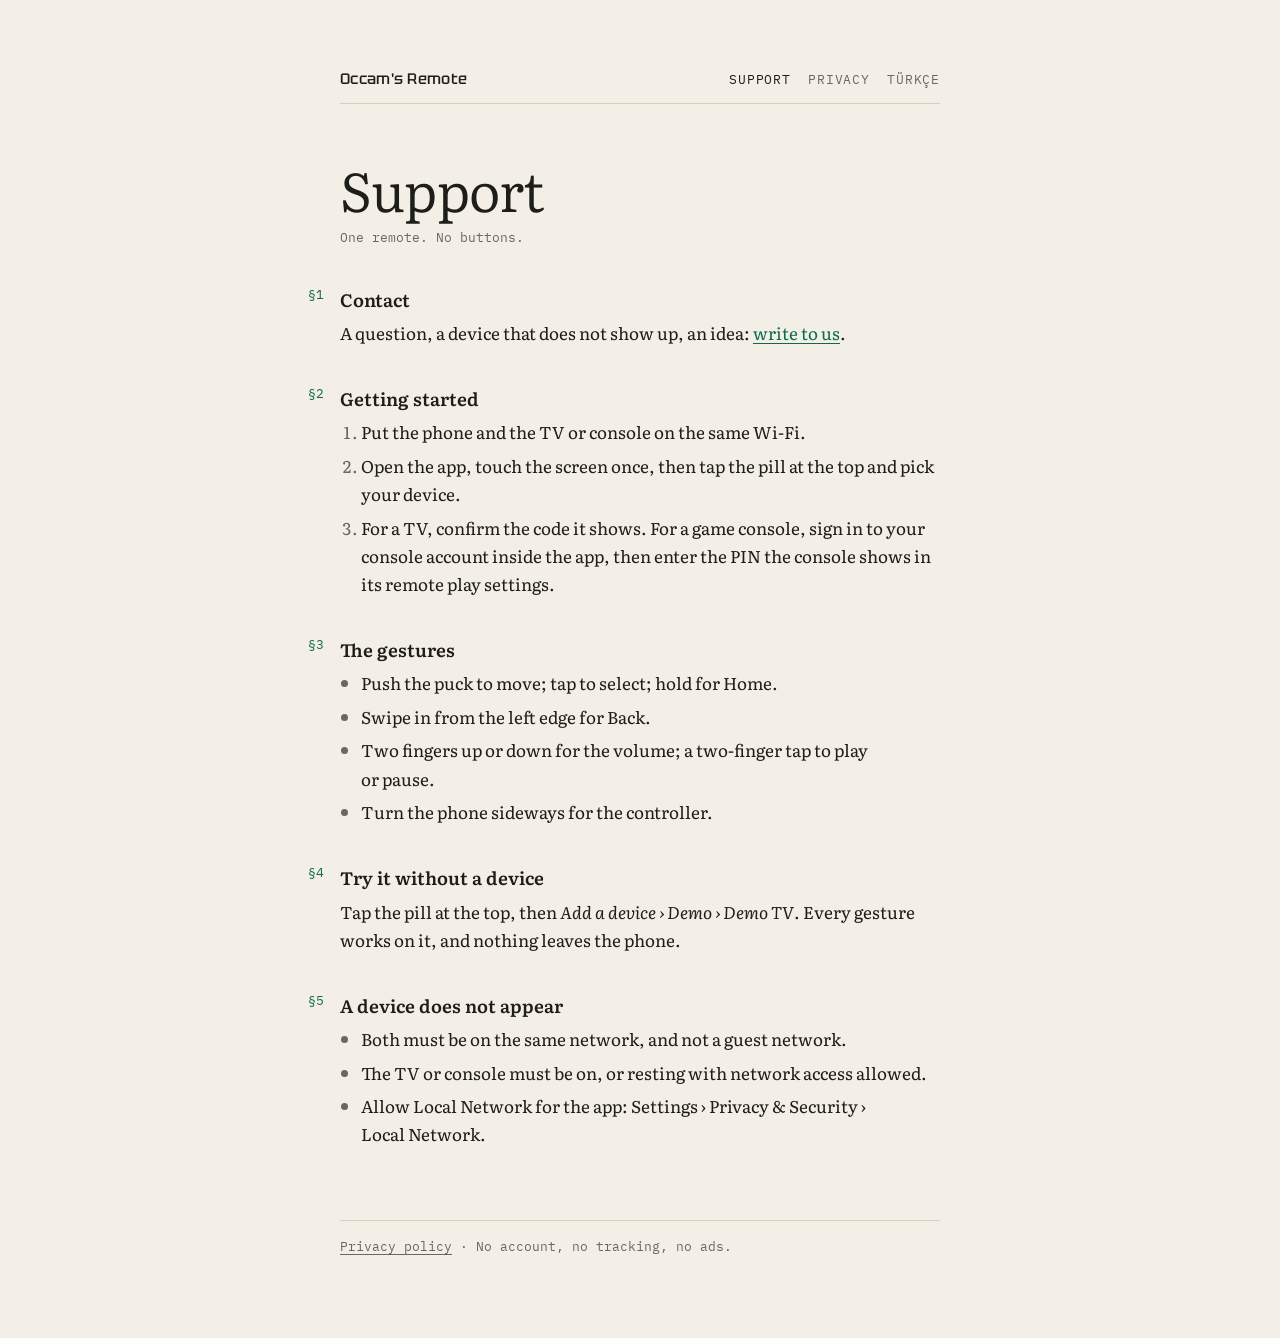
==== index.html @ bee34146 "Pages from ff0f37a" ====
<!doctype html>
<html lang="en">
<head>
<meta charset="utf-8">
<meta name="viewport" content="width=device-width, initial-scale=1">
<meta name="color-scheme" content="light dark">
<title>Support · Occam's Remote</title>
<meta name="description" content="Help and contact for Occam's Remote, the gesture remote for your TV and game console.">
<link rel="alternate" hreflang="tr" href="tr/">
<link rel="preload" href="fonts/literata-latin-wght-normal.woff2" as="font" type="font/woff2" crossorigin>
<link rel="stylesheet" href="style.css">
</head>
<body>
<main>
<header class="top">
<a class="mark" href="./">Occam's Remote</a>
<nav aria-label="Pages"><a href="./" aria-current="page">Support</a><a href="privacy/">Privacy</a><a href="tr/" lang="tr">Türkçe</a></nav>
</header>

<h1>Support</h1>
<p class="dateline">One remote. No buttons.</p>

<h2>Contact</h2>
<p>A question, a device that does not show up, an idea: <a href="https://github.com/cemphlvn/occams-remote/issues/new">write to us</a>.</p>

<h2>Getting started</h2>
<ol>
<li>Put the phone and the TV or console on the same Wi-Fi.</li>
<li>Open the app, touch the screen once, then tap the pill at the top and pick your device.</li>
<li>For a TV, confirm the code it shows. For a game console, sign in to your console account inside the app, then enter the PIN the console shows in its remote play settings.</li>
</ol>

<h2>The gestures</h2>
<ul>
<li>Push the puck to move; tap to select; hold for Home.</li>
<li>Swipe in from the left edge for Back.</li>
<li>Two fingers up or down for the volume; a two-finger tap to play or pause.</li>
<li>Turn the phone sideways for the controller.</li>
</ul>

<h2>Try it without a device</h2>
<p>Tap the pill at the top, then <em>Add a device › Demo › Demo TV</em>. Every gesture works on it, and nothing leaves the phone.</p>

<h2>A device does not appear</h2>
<ul>
<li>Both must be on the same network, and not a guest network.</li>
<li>The TV or console must be on, or resting with network access allowed.</li>
<li>Allow Local Network for the app: Settings › Privacy &amp; Security › Local Network.</li>
</ul>

<footer><a href="privacy/">Privacy policy</a> · No account, no tracking, no ads.</footer>
</main>
</body>
</html>
---- style.css ----
/* The public pages, set like a printed document rather than a product site: paper, a book serif to read, numbered
   clauses, and a ledger that states what is collected. Every font is served from here (OFL, fonts/), so reading the
   privacy policy asks nothing of a third party. */

@font-face {
  font-family: "Literata";
  src: url("fonts/literata-latin-wght-normal.woff2") format("woff2");
  font-weight: 200 900;
  font-display: swap;
  unicode-range: U+0000-00FF, U+0131, U+0152-0153, U+02BB-02BC, U+02C6, U+02DA, U+02DC, U+0304, U+0308, U+0329,
    U+2000-206F, U+20AC, U+2122, U+2191, U+2193, U+2212, U+2215, U+FEFF, U+FFFD;
}
@font-face {
  font-family: "Literata";
  src: url("fonts/literata-latin-ext-wght-normal.woff2") format("woff2");
  font-weight: 200 900;
  font-display: swap;
  unicode-range: U+0100-02BA, U+02BD-02C5, U+02C7-02CC, U+02CE-02D7, U+02DD-02FF, U+0304, U+0308, U+0329,
    U+1D00-1DBF, U+1E00-1E9F, U+1EF2-1EFF, U+2020, U+20A0-20AB, U+20AD-20C0, U+2113, U+2C60-2C7F, U+A720-A7FF;
}
@font-face {
  font-family: "Literata";
  src: url("fonts/literata-latin-wght-italic.woff2") format("woff2");
  font-weight: 200 900;
  font-style: italic;
  font-display: swap;
}
@font-face {
  font-family: "Plex Mono";
  src: url("fonts/ibm-plex-mono-latin-400-normal.woff2") format("woff2");
  font-display: swap;
  unicode-range: U+0000-00FF, U+0131, U+0152-0153, U+2000-206F;
}
@font-face {
  font-family: "Plex Mono";
  src: url("fonts/ibm-plex-mono-latin-ext-400-normal.woff2") format("woff2");
  font-display: swap;
  unicode-range: U+0100-02BA, U+02BD-02C5, U+1E00-1E9F;
}
@font-face {
  font-family: "Tektur";
  src: url("fonts/Tektur.ttf") format("truetype");
  font-display: swap;
}

:root {
  color-scheme: light dark;
  --paper: light-dark(#f3efe6, #13140f);
  --ink: light-dark(#1d1e1a, #ebe5d6);
  --quiet: light-dark(#6a675e, #9d978a);
  --rule: light-dark(#d6cfbf, #2c2c25);
  --seal: light-dark(#0d6a4e, #79d9b4);
  --serif: "Literata", Georgia, "Times New Roman", serif;
  --mono: "Plex Mono", ui-monospace, "SF Mono", Menlo, monospace;
}

*,
*::before,
*::after {
  box-sizing: border-box;
}

html {
  -webkit-text-size-adjust: 100%;
}

body {
  margin: 0;
  background: var(--paper);
  color: var(--ink);
  font: 400 1.0625rem/1.65 var(--serif);
  font-optical-sizing: auto;
}

main {
  max-width: 64ch;
  margin-inline: auto;
  padding: clamp(1.75rem, 7vw, 4.5rem) 1.25rem 5rem;
  counter-reset: clause;
}

/* The masthead: the app's own mark small, the document's name large. */
.mark {
  font: 500 0.95rem/1 "Tektur", var(--mono);
  letter-spacing: 0.02em;
  color: var(--ink);
  text-decoration: none;
}

.top {
  display: flex;
  flex-wrap: wrap;
  justify-content: space-between;
  align-items: baseline;
  gap: 0.75rem 1.5rem;
  padding-bottom: 1rem;
  border-bottom: 1px solid var(--rule);
}

.top nav {
  display: flex;
  gap: 1.1rem;
  font: 0.8125rem/1 var(--mono);
  text-transform: uppercase;
  letter-spacing: 0.06em;
}

.top nav a {
  color: var(--quiet);
  text-decoration: none;
}

.top nav a[aria-current="page"],
.top nav a:hover {
  color: var(--ink);
}

h1 {
  font-weight: 350;
  font-size: clamp(2.25rem, 8vw, 3.4rem);
  line-height: 1.05;
  letter-spacing: -0.015em;
  margin: clamp(2rem, 6vw, 3.5rem) 0 0.75rem;
  text-wrap: balance;
}

.dateline {
  font: 0.8125rem/1.4 var(--mono);
  color: var(--quiet);
  margin: 0 0 2.25rem;
}

/* The ledger: what is kept about you, line by line, read off like a statement. */
.ledger {
  margin: 0 0 2.75rem;
  padding: 1.1rem 0;
  border-block: 1.5px solid var(--ink);
  font: 0.9375rem/1.9 var(--mono);
}

.ledger div {
  display: flex;
  gap: 0.6rem;
}

.ledger dt {
  flex: none;
}

.ledger .dots {
  flex: 1;
  border-bottom: 1px dotted var(--quiet);
  transform: translateY(-0.45em);
}

.ledger dd {
  margin: 0;
  color: var(--seal);
}

.ledger + p {
  font-size: 1.15rem;
}

/* Clauses: numbered, the number hanging in the margin where there is one. */
h2 {
  position: relative;
  counter-increment: clause;
  font-weight: 600;
  font-size: 1.125rem;
  line-height: 1.3;
  margin: 2.5rem 0 0.5rem;
  text-wrap: balance;
}

h2::before {
  content: "§" counter(clause);
  display: inline-block;
  min-width: 2.25rem;
  font: 0.8125rem/1 var(--mono);
  color: var(--seal);
  vertical-align: 0.12em;
}

@media (min-width: 52rem) {
  h2::before {
    min-width: 0;
    position: absolute;
    transform: translateX(calc(-100% - 1rem));
  }
}

p,
li {
  text-wrap: pretty;
  hyphens: auto;
}

p {
  margin: 0 0 1rem;
}

ol,
ul {
  margin: 0 0 1rem;
  padding-inline-start: 1.3rem;
}

li + li {
  margin-top: 0.35rem;
}

li::marker {
  color: var(--quiet);
}

strong {
  font-weight: 600;
}

em {
  font-style: italic;
}

a {
  color: var(--seal);
  text-decoration-thickness: 1px;
  text-underline-offset: 0.2em;
}

a:focus-visible {
  outline: 2px solid var(--seal);
  outline-offset: 3px;
  border-radius: 2px;
}

hr {
  border: 0;
  margin: 4.5rem 0 0;
}

footer {
  margin-top: 4.5rem;
  padding-top: 1rem;
  border-top: 1px solid var(--rule);
  font: 0.8125rem/1.6 var(--mono);
  color: var(--quiet);
}

footer a {
  color: inherit;
}
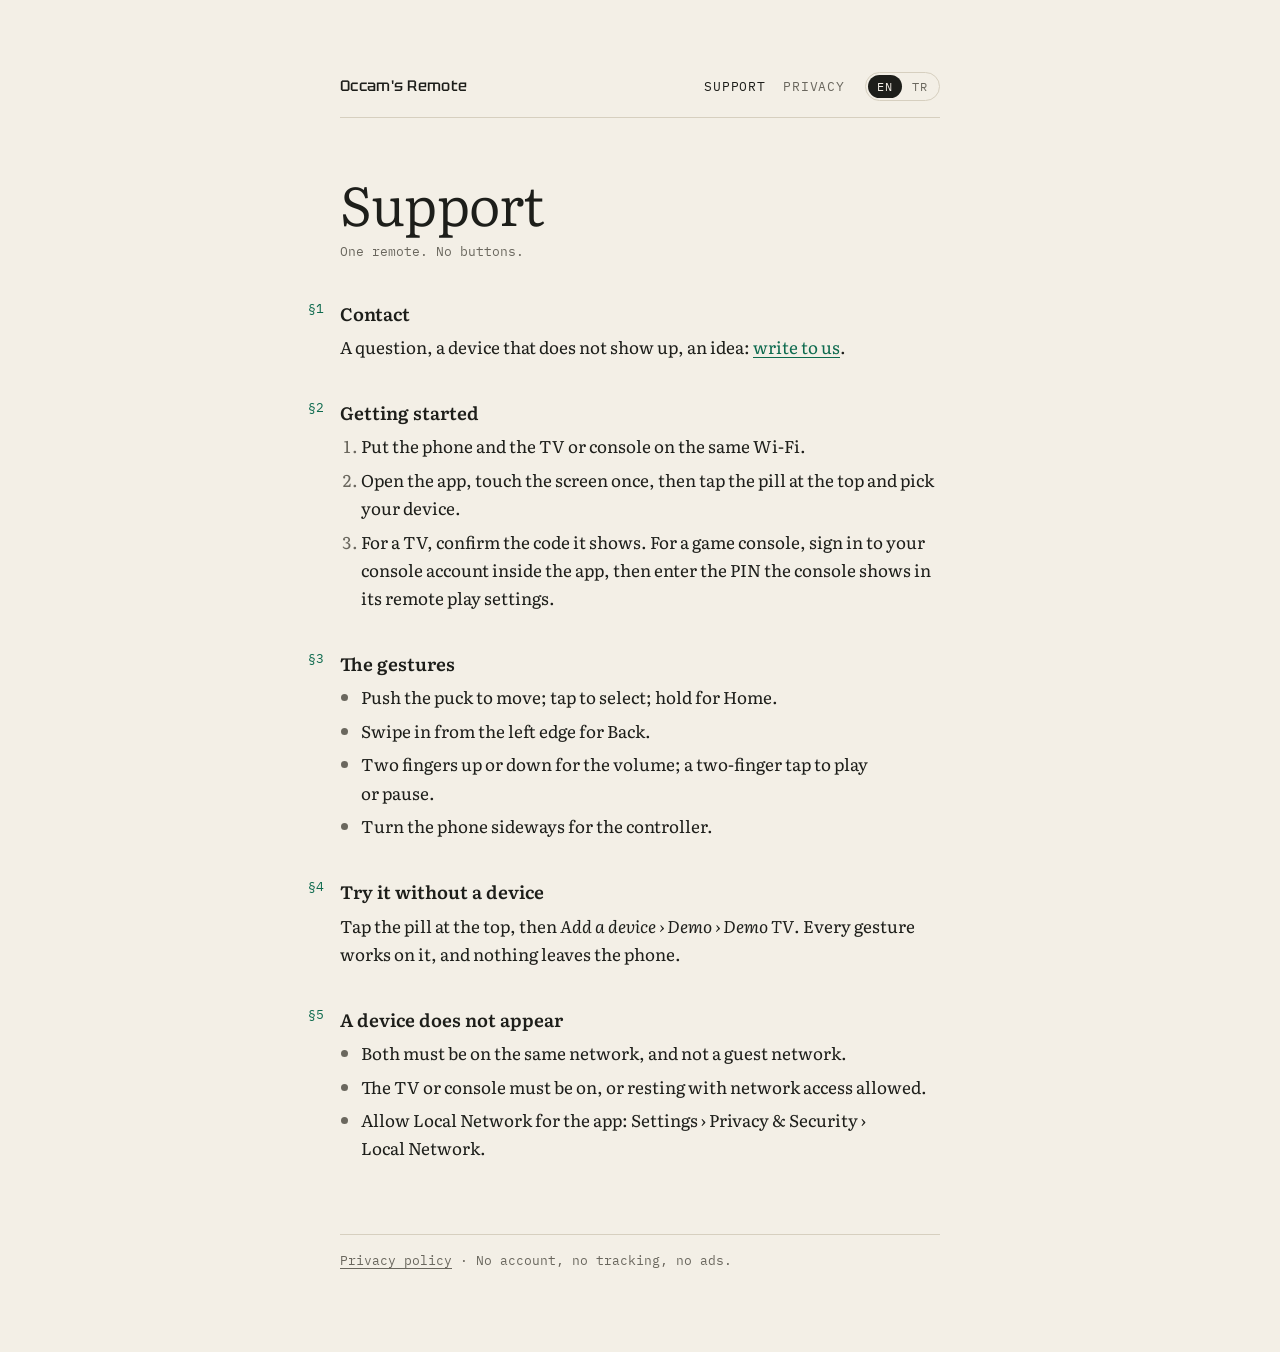
==== commit 481a0949: "Pages from 0ffb08e" ====
--- a/index.html
+++ b/index.html
@@ -14,7 +14,8 @@
 <main>
 <header class="top">
 <a class="mark" href="./">Occam's Remote</a>
-<nav aria-label="Pages"><a href="./" aria-current="page">Support</a><a href="privacy/">Privacy</a><a href="tr/" lang="tr">Türkçe</a></nav>
+<nav aria-label="Pages"><a href="./" aria-current="page">Support</a><a href="privacy/">Privacy</a></nav>
+<div class="lang" role="group" aria-label="Language"><span aria-current="true">EN</span><a href="tr/" lang="tr" hreflang="tr">TR</a></div>
 </header>
 
 <h1>Support</h1>
--- a/style.css
+++ b/style.css
@@ -90,14 +90,14 @@
 .top {
   display: flex;
   flex-wrap: wrap;
-  justify-content: space-between;
-  align-items: baseline;
-  gap: 0.75rem 1.5rem;
+  align-items: center;
+  gap: 0.75rem 1.25rem;
   padding-bottom: 1rem;
   border-bottom: 1px solid var(--rule);
 }
 
 .top nav {
+  margin-inline-start: auto;
   display: flex;
   gap: 1.1rem;
   font: 0.8125rem/1 var(--mono);
@@ -112,6 +112,32 @@
 
 .top nav a[aria-current="page"],
 .top nav a:hover {
+  color: var(--ink);
+}
+
+/* The language: a switch of its own, apart from the pages. */
+.lang {
+  display: inline-flex;
+  border: 1px solid var(--rule);
+  border-radius: 999px;
+  padding: 2px;
+  font: 0.75rem/1 var(--mono);
+  letter-spacing: 0.06em;
+}
+
+.lang > * {
+  padding: 0.35rem 0.6rem;
+  border-radius: 999px;
+  color: var(--quiet);
+  text-decoration: none;
+}
+
+.lang [aria-current] {
+  background: var(--ink);
+  color: var(--paper);
+}
+
+.lang a:hover {
   color: var(--ink);
 }
 
